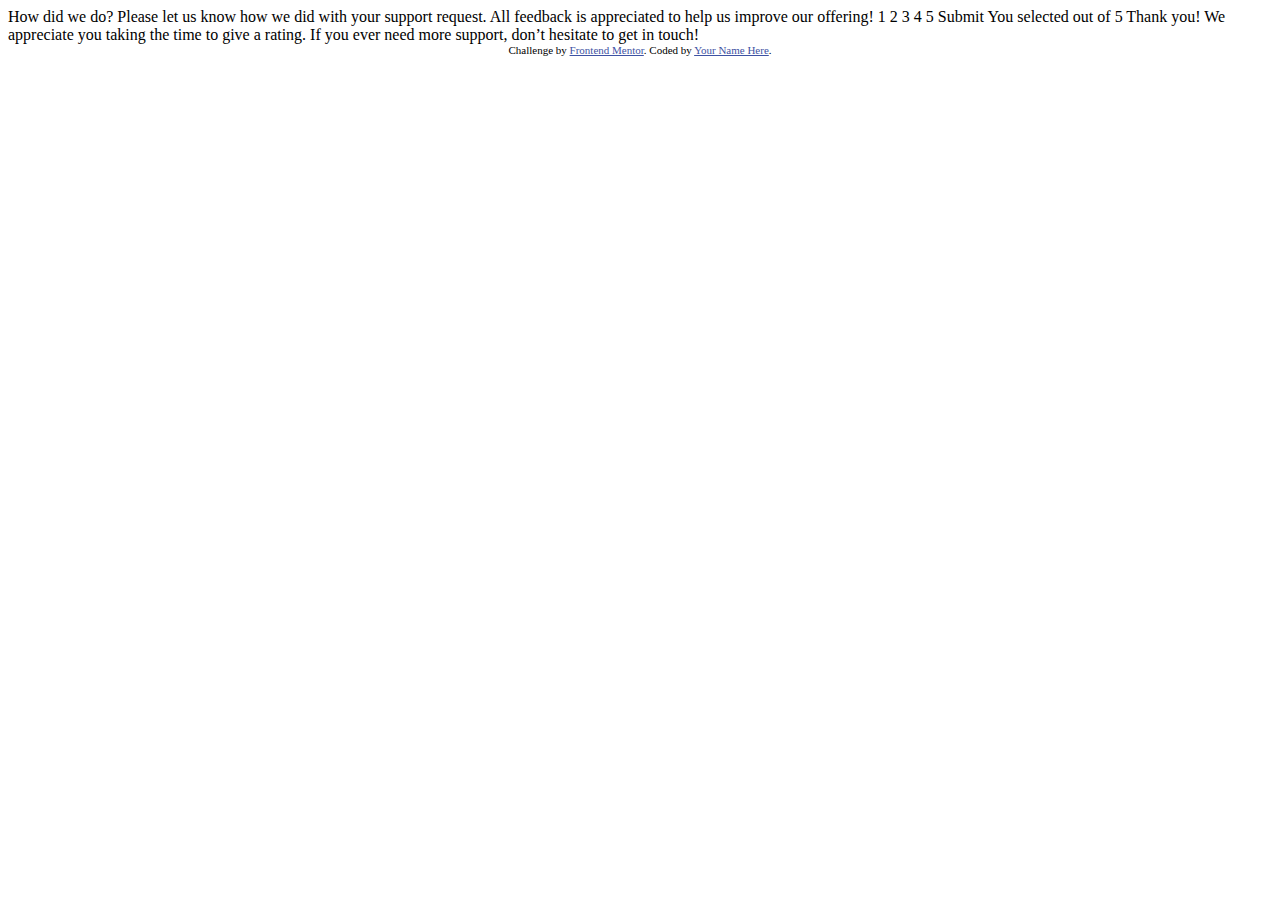
==== index.html @ b47f721c "Initialized repostitory with page page" ====
<!DOCTYPE html>
<html lang="en">
<head>
  <meta charset="UTF-8">
  <meta name="viewport" content="width=device-width, initial-scale=1.0"> <!-- displays site properly based on user's device -->

  <link rel="icon" type="image/png" sizes="32x32" href="./images/favicon-32x32.png">
  
  <title>Frontend Mentor | Interactive rating component</title>

  <!-- Feel free to remove these styles or customise in your own stylesheet 👍 -->
  <style>
    .attribution { font-size: 11px; text-align: center; }
    .attribution a { color: hsl(228, 45%, 44%); }
  </style>
</head>
<body>

  <!-- Rating state start -->

  <main>
    How did we do?

  Please let us know how we did with your support request. All feedback is appreciated 
  to help us improve our offering!

  1 2 3 4 5

  Submit

  <!-- Rating state end -->

  <!-- Thank you state start -->

  You selected <!-- Add rating here --> out of 5

  Thank you!

  We appreciate you taking the time to give a rating. If you ever need more support, 
  don’t hesitate to get in touch!

  <!-- Thank you state end -->

  </main>
    <div class="attribution">
      Challenge by <a href="https://www.frontendmentor.io?ref=challenge" target="_blank">Frontend Mentor</a>. 
      Coded by <a href="#">Your Name Here</a>.
  </div>
  <footer>

  </footer>
  
  
</body>
</html>
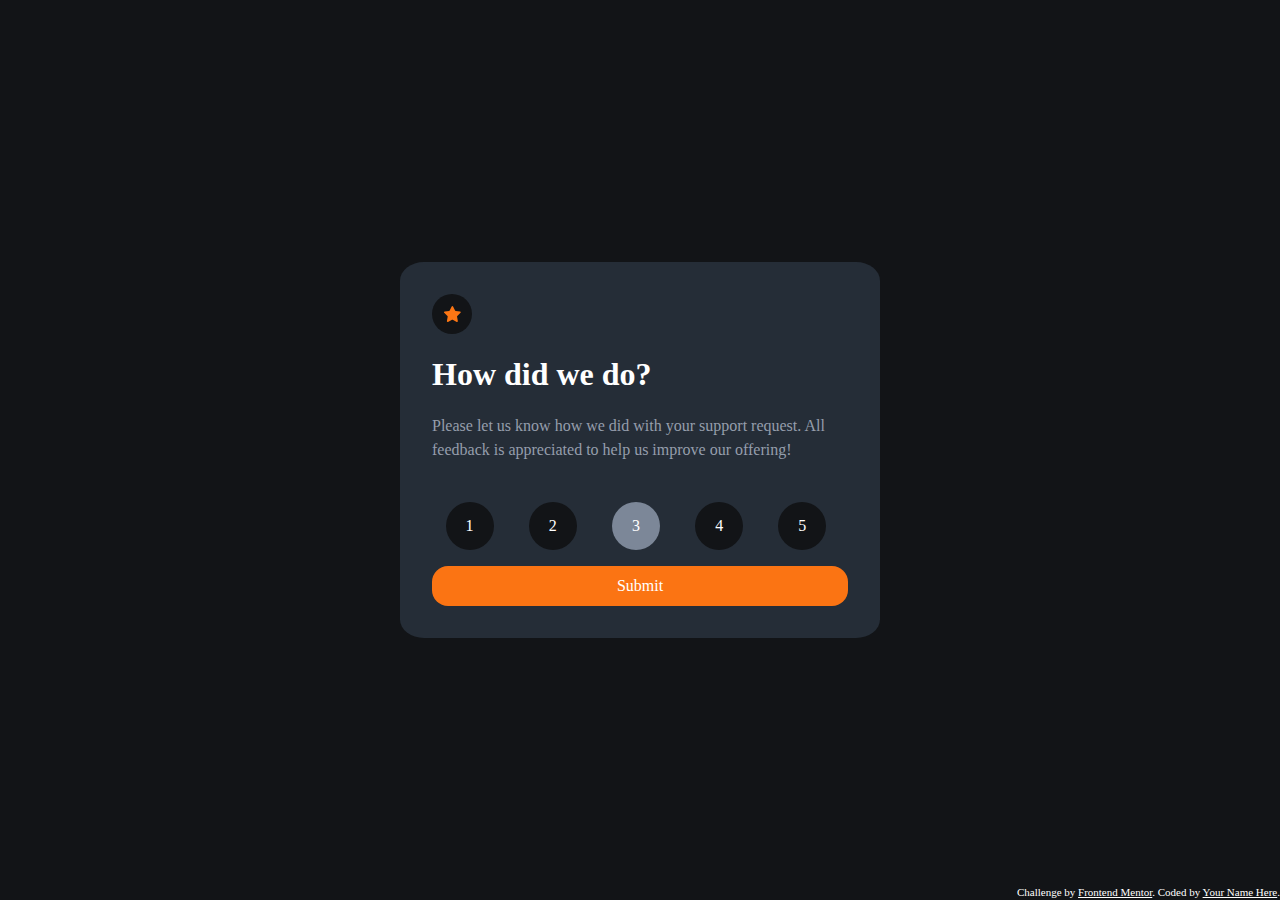
==== commit 8cc4b55d: "Added styles to the review page" ====
--- a/index.html
+++ b/index.html
@@ -1,55 +1,92 @@
 <!DOCTYPE html>
 <html lang="en">
+
 <head>
   <meta charset="UTF-8">
-  <meta name="viewport" content="width=device-width, initial-scale=1.0"> <!-- displays site properly based on user's device -->
+  <meta name="viewport" content="width=device-width, initial-scale=1.0">
+  <!-- displays site properly based on user's device -->
 
   <link rel="icon" type="image/png" sizes="32x32" href="./images/favicon-32x32.png">
-  
+  <link rel="stylesheet" href="styles.css">
   <title>Frontend Mentor | Interactive rating component</title>
 
-  <!-- Feel free to remove these styles or customise in your own stylesheet 👍 -->
-  <style>
-    .attribution { font-size: 11px; text-align: center; }
-    .attribution a { color: hsl(228, 45%, 44%); }
-  </style>
+
 </head>
+
 <body>
 
-  <!-- Rating state start -->
+  <main>
 
-  <main>
-    How did we do?
+    <div id="icon">
+      <svg width="17" height="16" xmlns="http://www.w3.org/2000/svg">
+        <path
+          d="m9.067.43 1.99 4.031c.112.228.33.386.58.422l4.45.647a.772.772 0 0 1 .427 1.316l-3.22 3.138a.773.773 0 0 0-.222.683l.76 4.431a.772.772 0 0 1-1.12.813l-3.98-2.092a.773.773 0 0 0-.718 0l-3.98 2.092a.772.772 0 0 1-1.119-.813l.76-4.431a.77.77 0 0 0-.222-.683L.233 6.846A.772.772 0 0 1 .661 5.53l4.449-.647a.772.772 0 0 0 .58-.422L7.68.43a.774.774 0 0 1 1.387 0Z"
+          fill="#FC7614" />
+      </svg>
 
-  Please let us know how we did with your support request. All feedback is appreciated 
-  to help us improve our offering!
+    </div>
 
-  1 2 3 4 5
+    <h1>
+      How did we do?
+    </h1>
 
-  Submit
+    <p>
+      Please let us know how we did with your support request. All feedback is appreciated
+      to help us improve our offering!
+    </p>
 
-  <!-- Rating state end -->
 
-  <!-- Thank you state start -->
+    <form action="">
+      
+      <div class="radio_btn">
+        <input type="radio" name="radio" id="option_1" >
+        <label for="option_1">1</label>
+      </div>
+      <div class="radio_btn">
+        <input type="radio" name="radio" id="option_2">
+        <label for="option_2">2</label>
+      </div>
+      
+      <div class="radio_btn">
+        <input type="radio" name="radio" id="option_3" checked>
+        <label for="option_3">3</label>
+      </div>
+      <div class="radio_btn">
+        <input type="radio" name="radio" id="option_4">
+        <label for="option_4">4</label>
+      </div>
+      <div class="radio_btn">
+        <input type="radio" name="radio" id="option_5" >
+        <label for="option_5">5</label>
+      </div>
+    </form>
 
-  You selected <!-- Add rating here --> out of 5
 
-  Thank you!
+    <button type="submit">Submit</button>
 
-  We appreciate you taking the time to give a rating. If you ever need more support, 
-  don’t hesitate to get in touch!
+    <!-- Rating state end -->
 
-  <!-- Thank you state end -->
+    <!-- Thank you state start -->
+
+    <!-- You selected out of 5
+
+    Thank you!
+
+    We appreciate you taking the time to give a rating. If you ever need more support,
+    don’t hesitate to get in touch! -->
+
+    <!-- Thank you state end -->
 
   </main>
-    <div class="attribution">
-      Challenge by <a href="https://www.frontendmentor.io?ref=challenge" target="_blank">Frontend Mentor</a>. 
-      Coded by <a href="#">Your Name Here</a>.
+  <div class="attribution">
+    Challenge by <a href="https://www.frontendmentor.io?ref=challenge" target="_blank">Frontend Mentor</a>.
+    Coded by <a href="#">Your Name Here</a>.
   </div>
   <footer>
 
   </footer>
-  
-  
+
+
 </body>
+
 </html>--- a/styles.css
+++ b/styles.css
@@ -0,0 +1,181 @@
+/*
+  Josh's Custom CSS Reset
+  https://www.joshwcomeau.com/css/custom-css-reset/
+*/
+*,
+*::before,
+*::after {
+    box-sizing: border-box;
+}
+
+* {
+    margin: 0;
+}
+
+html,
+body {
+    height: 100%;
+}
+
+body {
+    line-height: 1.5;
+    -webkit-font-smoothing: antialiased;
+}
+
+img,
+picture,
+video,
+canvas,
+svg {
+    display: block;
+    max-width: 100%;
+}
+
+input,
+button,
+textarea,
+select {
+    font: inherit;
+}
+
+p,
+h1,
+h2,
+h3,
+h4,
+h5,
+h6 {
+    overflow-wrap: break-word;
+}
+
+#root,
+#__next {
+    isolation: isolate;
+}
+
+/**************************************** end css reset ****************************************/
+
+/* styles variables */
+:root{
+    --orange:hsl(25, 97%, 53%);
+    --white:hsl(0, 0%, 100%);
+    --light-grey: hsl(217, 12%, 63%);
+    --medium-grey: hsl(216, 12%, 54%);
+    --dark-blue: hsl(213, 19%, 18%);
+    --very-dark-blue: hsl(216, 12%, 8%);
+}
+
+h1,button,label{
+    color: var(--white);
+}
+
+p{
+    color:var(--light-grey);
+}
+
+#rating{
+    color: var(--rating);
+}
+
+body{
+    background-color: var(--very-dark-blue);
+    display: flex;
+    flex-direction: column;
+    justify-content: center;
+    align-items: center;
+
+}
+
+main{
+    display: grid;
+    max-width: 30em;
+    row-gap: 1em;
+    padding: 2em;
+    background-color: var(--dark-blue);
+    border-radius: 5%;
+    margin-inline: 1em;
+}
+
+#icon{
+    background-color: var(--very-dark-blue);
+    display: grid;
+    place-content: center;
+    border-radius: 50%;
+    width: 2.5em;
+    height: 2.5em;
+}
+
+
+form{
+    display: flex;
+    justify-content: space-around;
+    color: var(--white);
+}
+
+label{
+    background-color: var(--very-dark-blue);
+    border-radius: 50%;
+    display: grid;
+    place-content: center;
+    width: 3em;
+    height: 3em;
+    margin-right: 0.5em;
+    cursor: pointer;
+}
+
+label:hover{
+    background-color: var(--orange);
+}
+
+input{
+    appearance: none;
+    width: 0;
+    height: 0;
+}
+
+input:checked + label{
+    background-color: var(--medium-grey);
+}
+
+
+button{
+    background-color: var(--orange);
+    border-style: none;
+    border-radius: 1em;
+    padding: 0.5em;   
+    cursor: pointer;
+}
+
+button:active{
+    background-color: white;
+    color: var(--orange);
+}
+
+
+.attribution {
+    font-size: 11px;
+    color:var(--white);
+}
+
+.attribution a {
+    color: var(--rating)
+}
+
+.attribution {
+    position: absolute;
+    bottom: 0;
+    right: 0;
+}
+
+@media (min-width:600px) {
+
+    body{
+        display: grid;
+        place-content: center;
+    }
+
+    
+
+
+    
+}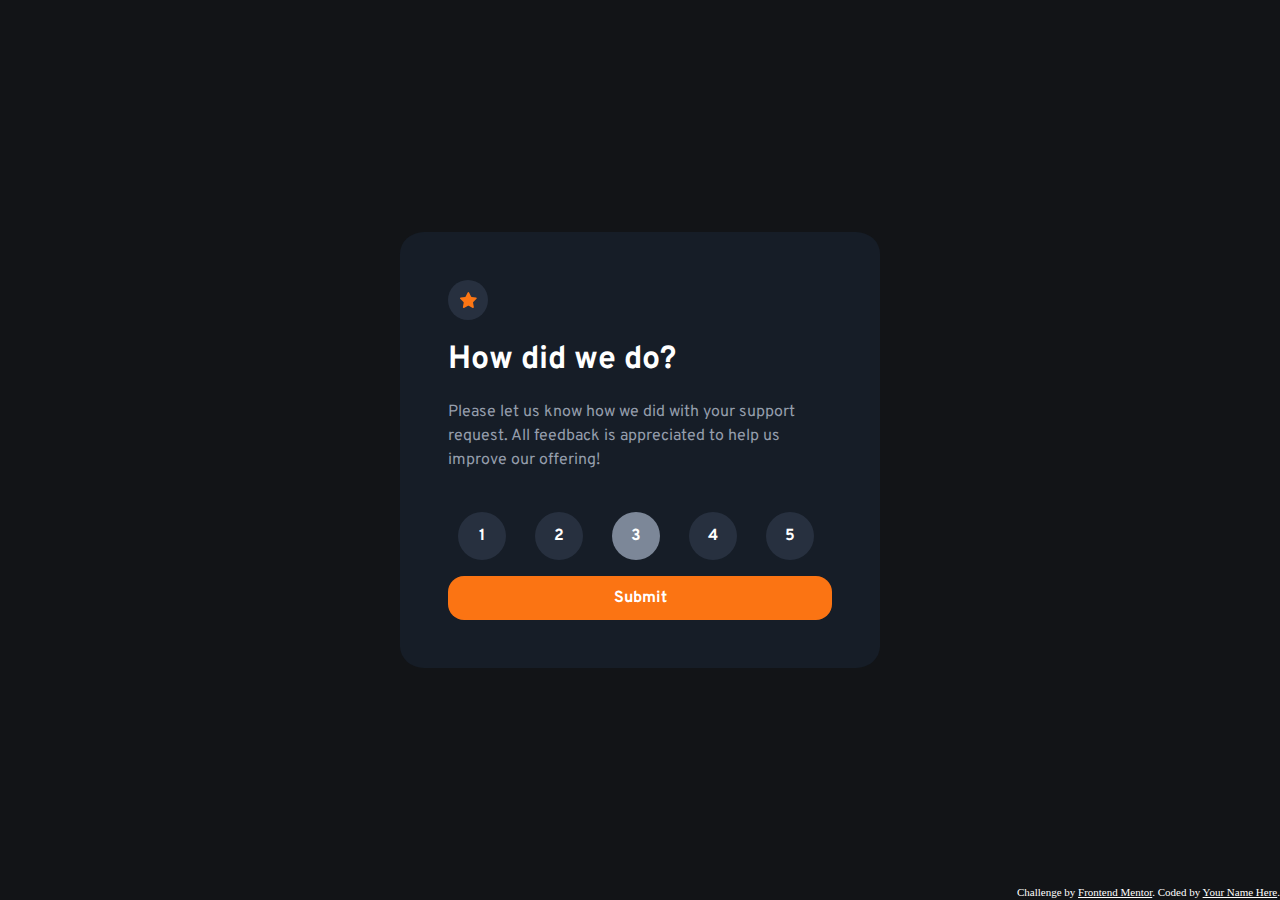
==== commit a39debb4: "Added second page and it indicates which option was chosen" ====
--- a/index.html
+++ b/index.html
@@ -6,10 +6,17 @@
   <meta name="viewport" content="width=device-width, initial-scale=1.0">
   <!-- displays site properly based on user's device -->
 
+  <!-- google fonts Overpass 400,700 -->
+  <link rel="preconnect" href="https://fonts.googleapis.com">
+  <link rel="preconnect" href="https://fonts.gstatic.com" crossorigin>
+  <link href="https://fonts.googleapis.com/css2?family=Overpass:wght@400;700&display=swap" rel="stylesheet">
+
+  <!-- script -->
+  <script src="script.js"></script>
+
   <link rel="icon" type="image/png" sizes="32x32" href="./images/favicon-32x32.png">
   <link rel="stylesheet" href="styles.css">
   <title>Frontend Mentor | Interactive rating component</title>
-
 
 </head>
 
@@ -36,46 +43,34 @@
     </p>
 
 
-    <form action="">
-      
-      <div class="radio_btn">
-        <input type="radio" name="radio" id="option_1" >
-        <label for="option_1">1</label>
-      </div>
-      <div class="radio_btn">
-        <input type="radio" name="radio" id="option_2">
-        <label for="option_2">2</label>
+    <form action="thankYou.html" >
+      <div id="radio_btns">
+        <div class="radio_btn">
+          <input type="radio" name="radio" id="option_1" value="1" >
+          <label for="option_1">1</label>
+        </div>
+        <div class="radio_btn">
+          <input type="radio" name="radio" id="option_2" value="2">
+          <label for="option_2">2</label>
+        </div>
+        
+        <div class="radio_btn">
+          <input type="radio" name="radio" id="option_3" value="3" checked>
+          <label for="option_3">3</label>
+        </div>
+        <div class="radio_btn">
+          <input type="radio" name="radio" id="option_4" value="4">
+          <label for="option_4">4</label>
+        </div>
+        <div class="radio_btn">
+          <input type="radio" name="radio" id="option_5" value="5" >
+          <label for="option_5">5</label>
+        </div>
+  
       </div>
       
-      <div class="radio_btn">
-        <input type="radio" name="radio" id="option_3" checked>
-        <label for="option_3">3</label>
-      </div>
-      <div class="radio_btn">
-        <input type="radio" name="radio" id="option_4">
-        <label for="option_4">4</label>
-      </div>
-      <div class="radio_btn">
-        <input type="radio" name="radio" id="option_5" >
-        <label for="option_5">5</label>
-      </div>
+      <button type="submit" >Submit</button>
     </form>
-
-
-    <button type="submit">Submit</button>
-
-    <!-- Rating state end -->
-
-    <!-- Thank you state start -->
-
-    <!-- You selected out of 5
-
-    Thank you!
-
-    We appreciate you taking the time to give a rating. If you ever need more support,
-    don’t hesitate to get in touch! -->
-
-    <!-- Thank you state end -->
 
   </main>
   <div class="attribution">
--- a/styles.css
+++ b/styles.css
@@ -62,15 +62,21 @@
     --light-grey: hsl(217, 12%, 63%);
     --medium-grey: hsl(216, 12%, 54%);
     --dark-blue: hsl(213, 19%, 18%);
-    --very-dark-blue: hsl(216, 12%, 8%);
+    --very-dark-blue: hsl(216, 12%, 8%);    
+
+    
 }
 
 h1,button,label{
     color: var(--white);
+    font-family: 'Overpass', sans-serif;
+    font-weight: 700;
 }
 
 p{
     color:var(--light-grey);
+    font-family: 'Overpass', sans-serif;
+    font-weight: 400;
 }
 
 #rating{
@@ -91,13 +97,13 @@
     max-width: 30em;
     row-gap: 1em;
     padding: 2em;
-    background-color: var(--dark-blue);
+    background-color:hsl(215, 27%, 12%);
     border-radius: 5%;
     margin-inline: 1em;
 }
 
 #icon{
-    background-color: var(--very-dark-blue);
+    background-color: hsl(217, 23%, 20%);
     display: grid;
     place-content: center;
     border-radius: 50%;
@@ -106,14 +112,14 @@
 }
 
 
-form{
+#radio_btns{
     display: flex;
     justify-content: space-around;
     color: var(--white);
 }
 
 label{
-    background-color: var(--very-dark-blue);
+    background-color: hsl(217, 23%, 20%);
     border-radius: 50%;
     display: grid;
     place-content: center;
@@ -142,11 +148,13 @@
     background-color: var(--orange);
     border-style: none;
     border-radius: 1em;
-    padding: 0.5em;   
+    padding: 0.6em;   
     cursor: pointer;
-}
-
-button:active{
+    margin-top: 1rem;
+    width: 100%;
+}
+
+button:hover{
     background-color: white;
     color: var(--orange);
 }
@@ -167,6 +175,24 @@
     right: 0;
 }
 
+/* thank you styles */
+.thankYou{
+    text-align: center;
+    justify-items: center;
+}
+
+#selection_display{
+    color: var(--orange);
+    background-color: var(--dark-blue);
+    border-radius: 1em;
+    padding: 0.7em;
+}
+
+
+
+/* end thank you styles */
+
+
 @media (min-width:600px) {
 
     body{
@@ -174,8 +200,8 @@
         place-content: center;
     }
 
-    
-
-
-    
+    main{
+        padding: 3em;
+    }
+
 }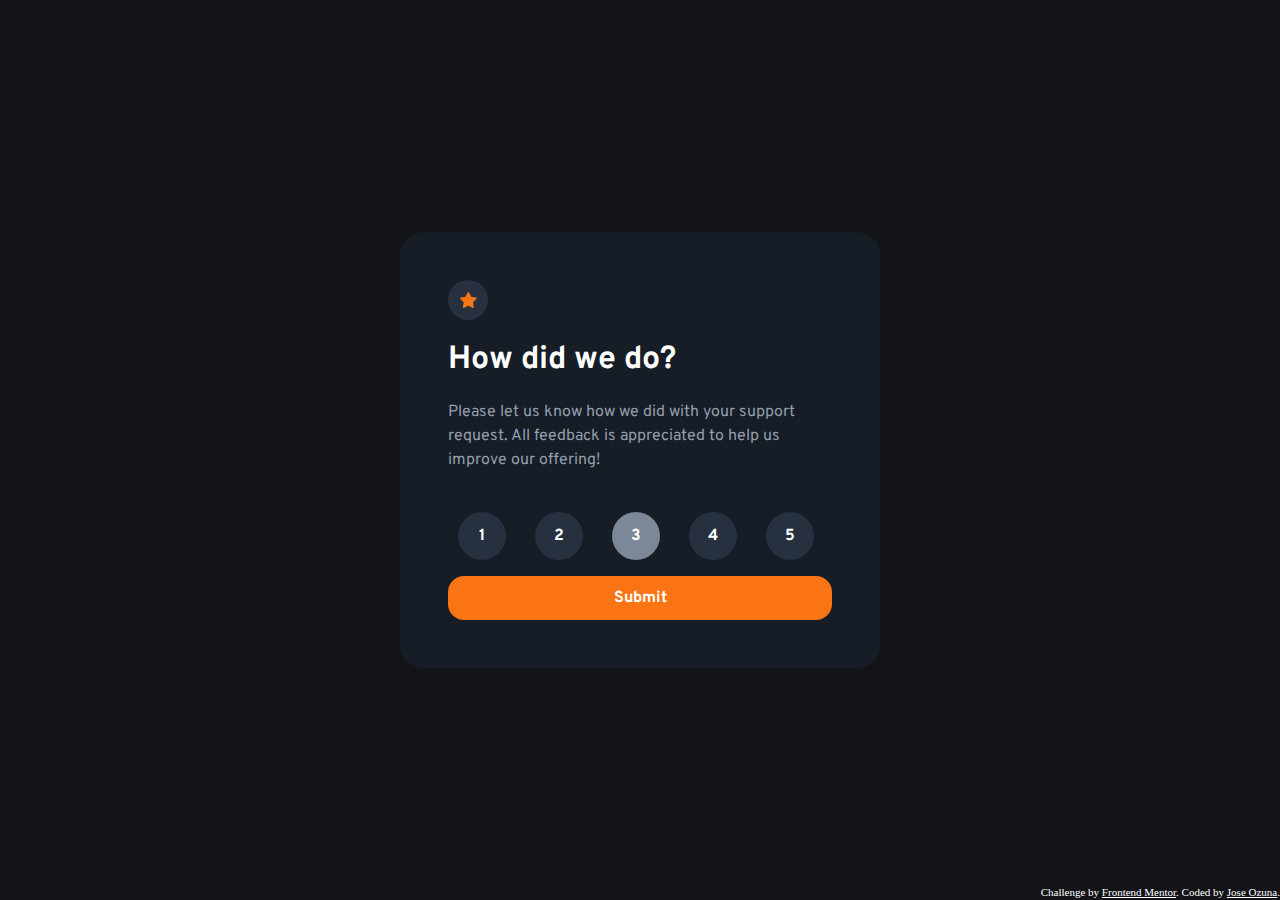
==== commit 509d438e: "Updated readme" ====
--- a/index.html
+++ b/index.html
@@ -74,8 +74,8 @@
 
   </main>
   <div class="attribution">
-    Challenge by <a href="https://www.frontendmentor.io?ref=challenge" target="_blank">Frontend Mentor</a>.
-    Coded by <a href="#">Your Name Here</a>.
+    Challenge by <a href="https://www.frontendmentor.io/challenges/interactive-rating-component-koxpeBUmI" target="_blank">Frontend Mentor</a>.
+    Coded by <a href="https://github.com/joseozuna48">Jose Ozuna</a>.
   </div>
   <footer>
 
